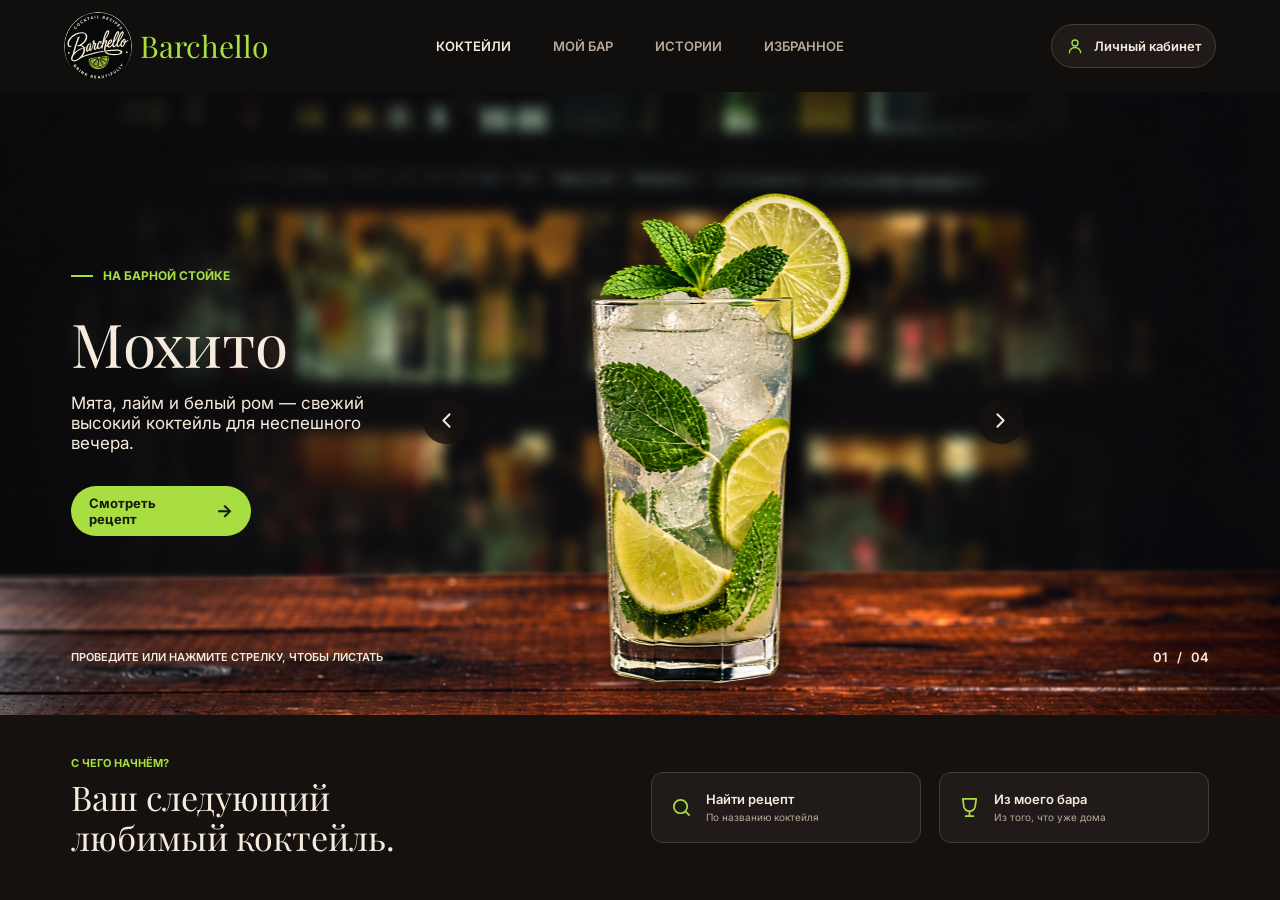
==== index.html @ 11a4427a "Правки Codex + Анимация Правки, анимация Hero" ====
<!doctype html>
<html lang="ru">
  <head>
    <meta charset="UTF-8" />
    <meta name="viewport" content="width=device-width, initial-scale=1" />
    <meta name="theme-color" content="#14110f" />
    <title>Barchello — коктейли у вас дома</title>
    <link rel="preconnect" href="https://fonts.googleapis.com" />
    <link rel="preconnect" href="https://fonts.gstatic.com" crossorigin />
    <link
      href="https://fonts.googleapis.com/css2?family=Inter:wght@400;600;700&family=Playfair+Display:wght@400&display=swap"
      rel="stylesheet"
    />
    <link rel="stylesheet" href="./styles.css?v=20261002-8" />
  </head>
  <body>
    <div class="site-shell">
      <div class="status-bar" aria-hidden="true">
        <span>9:41</span>
        <span class="status-icons">
          <svg viewBox="0 0 18 18"><path d="M2 14.5h2V12H2v2.5Zm4 0h2V9H6v5.5Zm4 0h2V5.5h-2v9Zm4 0h2V2h-2v12.5Z" /></svg>
          <svg viewBox="0 0 22 18"><rect x="1" y="4" width="17" height="10" rx="2" fill="none" stroke="currentColor" stroke-width="1.5"/><path d="M20 7v4" stroke="currentColor" stroke-width="2" stroke-linecap="round"/><rect x="3.5" y="6.5" width="12" height="5" rx="1"/></svg>
        </span>
      </div>

      <header class="site-header">
        <a class="brand" href="#" aria-label="Barchello — на главную">
          <span class="brand-logo"><img src="./assets/barchello-logo.svg" alt="" /></span>
          <span class="brand-name">Barchello</span>
        </a>

        <nav class="desktop-nav" aria-label="Основная навигация">
          <a class="is-active" href="#cocktails">Коктейли</a>
          <a href="#bar">Мой бар</a>
          <a href="#stories">Истории</a>
          <a href="#favorites">Избранное</a>
        </nav>

        <div class="mobile-header-actions">
          <button class="icon-button" type="button" aria-label="Открыть меню">
            <svg viewBox="0 0 24 24"><path d="M4 7h16M4 12h16M4 17h16" /></svg>
          </button>
          <button class="mobile-account" type="button">
            <svg viewBox="0 0 24 24"><circle cx="12" cy="8" r="4"/><path d="M4.5 21c0-4 3.3-7 7.5-7s7.5 3 7.5 7"/></svg>
            <span>Войти</span>
          </button>
        </div>

        <button class="desktop-account" type="button">
          <svg viewBox="0 0 24 24"><circle cx="12" cy="8" r="4"/><path d="M4.5 21c0-4 3.3-7 7.5-7s7.5 3 7.5 7"/></svg>
          <span>Личный кабинет</span>
        </button>
      </header>

      <main>
        <section class="mobile-intro" aria-labelledby="mobile-title">
          <h1 id="mobile-title">Бар, который всегда<br />под рукой.</h1>
          <button class="search-field" type="button">
            <svg viewBox="0 0 24 24"><circle cx="11" cy="11" r="7"/><path d="m20 20-4-4"/></svg>
            <span>Найти коктейль по названию</span>
          </button>
        </section>

        <section class="cocktail-hero" id="cocktails" aria-roledescription="карусель" aria-label="Коктейли на барной стойке">
          <div class="desktop-hero-copy">
            <p class="eyebrow"><span></span>На барной стойке</p>
            <h1 data-cocktail-title>Мохито</h1>
            <p class="desktop-description" data-desktop-description>Мята, лайм и белый ром — свежий высокий коктейль для неспешного вечера.</p>
            <a class="primary-button" href="#recipe">Смотреть рецепт <span aria-hidden="true">→</span></a>
          </div>

          <div class="glass-stage" aria-live="polite">
            <img class="cocktail-glass" src="./assets/cocktail-mojito-cropped.png" alt="Коктейль Мохито" />
          </div>

          <button class="carousel-arrow carousel-arrow--previous" type="button" aria-label="Предыдущий коктейль">
            <svg viewBox="0 0 24 24"><path d="m15 18-6-6 6-6" /></svg>
          </button>
          <button class="carousel-arrow carousel-arrow--next" type="button" aria-label="Следующий коктейль">
            <svg viewBox="0 0 24 24"><path d="m9 18 6-6-6-6" /></svg>
          </button>

          <div class="mobile-counter"><span data-counter>01 / 04</span></div>
          <div class="desktop-carousel-footer">
            <span>Проведите или нажмите стрелку, чтобы листать</span>
            <span data-counter>01&nbsp;&nbsp; / &nbsp;&nbsp;04</span>
          </div>
        </section>

        <section class="mobile-featured" id="recipe">
          <div class="mobile-featured-meta">
            <span>Сейчас на стойке</span>
            <span>Листайте коктейли</span>
          </div>
          <h2 data-cocktail-title>Мохито</h2>
          <p data-mobile-description>Лайм, мята и прохлада в высоком бокале. Свайпните, чтобы увидеть следующий коктейль.</p>
          <a class="primary-button" href="#recipe">Смотреть рецепт <span aria-hidden="true">→</span></a>
        </section>

        <section class="discover" id="bar">
          <div class="discover-heading">
            <p>С чего начнём?</p>
            <h2>Ваш следующий<br />любимый коктейль.</h2>
          </div>
          <div class="discover-actions">
            <a class="discover-card" href="#search">
              <svg viewBox="0 0 24 24"><circle cx="11" cy="11" r="7"/><path d="m20 20-4-4"/></svg>
              <span><strong>Найти рецепт</strong><small>По названию коктейля</small></span>
            </a>
            <a class="discover-card" href="#my-bar">
              <svg viewBox="0 0 24 24"><path d="M5 3h14l-1 7a6 6 0 0 1-12 0L5 3Z"/><path d="M12 16v5M8 21h8"/></svg>
              <span><strong>Из моего бара</strong><small>Из того, что уже дома</small></span>
            </a>
          </div>
        </section>
      </main>

      <nav class="mobile-bottom-nav" aria-label="Мобильная навигация">
        <a class="is-active" href="#cocktails">
          <svg viewBox="0 0 24 24"><path d="M5 3h14l-1 7a6 6 0 0 1-12 0L5 3Z"/><path d="M12 16v5M8 21h8"/></svg>
          <span>Каталог</span>
        </a>
        <a href="#bar">
          <svg viewBox="0 0 24 24"><path d="M7 3h10v18l-5-3-5 3V3Z"/></svg>
          <span>Мой бар</span>
        </a>
        <a href="#favorites">
          <svg viewBox="0 0 24 24"><path d="M20.8 4.6a5.5 5.5 0 0 0-7.8 0L12 5.7l-1.1-1.1a5.5 5.5 0 0 0-7.8 7.8l1.1 1.1L12 21l7.8-7.5 1.1-1.1a5.5 5.5 0 0 0-.1-7.8Z"/></svg>
          <span>Избранное</span>
        </a>
      </nav>
    </div>
    <script src="./app.js?v=20261002-8"></script>
  </body>
</html>
---- styles.css ----
:root {
  color-scheme: dark;
  --bg: #14110f;
  --header: #100f0d;
  --surface: #201b18;
  --nav-surface: #28211d;
  --border: #463b34;
  --text: #f6ebdd;
  --muted: #b7a99b;
  --accent: #a8de42;
  --active: #2b4818;
  --serif: "Playfair Display", Georgia, serif;
  --sans: Inter, system-ui, -apple-system, BlinkMacSystemFont, "Segoe UI", sans-serif;
}

*, *::before, *::after { box-sizing: border-box; }

html { scroll-behavior: smooth; }

body {
  margin: 0;
  min-width: 320px;
  background: var(--bg);
  color: var(--text);
  font-family: var(--sans);
}

button, a { -webkit-tap-highlight-color: transparent; }
button { color: inherit; font: inherit; }
a { color: inherit; text-decoration: none; }

.site-shell {
  width: 100%;
  min-height: 100svh;
  overflow: hidden;
  background: var(--bg);
}

svg {
  display: block;
  fill: none;
  stroke: currentColor;
  stroke-width: 1.8;
  stroke-linecap: round;
  stroke-linejoin: round;
}

.status-bar,
.mobile-intro,
.mobile-featured,
.mobile-bottom-nav,
.mobile-header-actions { display: none; }

.site-header {
  height: 92px;
  padding: 0 5vw;
  display: grid;
  grid-template-columns: 1fr auto 1fr;
  align-items: center;
  background: var(--header);
}

.brand {
  display: inline-flex;
  align-items: center;
  gap: 8px;
  width: fit-content;
}

.brand-logo {
  width: 68px;
  height: 68px;
  display: grid;
  place-items: center;
  overflow: hidden;
  border-radius: 50%;
  background: #07080a;
}

.brand-logo img { width: 100%; height: 100%; object-fit: contain; }

.brand-name {
  color: var(--accent);
  font-family: var(--serif);
  font-size: 30px;
  line-height: 1;
}

.desktop-nav {
  display: flex;
  align-items: center;
  gap: 42px;
}

.desktop-nav a {
  color: var(--muted);
  font-size: 13px;
  font-weight: 600;
  line-height: 15px;
  text-transform: uppercase;
  transition: color .2s ease;
}

.desktop-nav a:hover,
.desktop-nav a:focus-visible,
.desktop-nav a.is-active { color: var(--text); }

.desktop-account {
  justify-self: end;
  height: 44px;
  min-width: 164px;
  padding: 0 14px;
  display: inline-flex;
  align-items: center;
  justify-content: center;
  gap: 10px;
  border: 1px solid var(--border);
  border-radius: 22px;
  background: var(--surface);
  cursor: pointer;
  font-size: 13px;
  font-weight: 600;
}

.desktop-account svg { width: 18px; height: 18px; color: var(--accent); }

.cocktail-hero {
  position: relative;
  height: max(620px, calc(100svh - 277px));
  overflow: hidden;
  background-image: linear-gradient(90deg, rgba(12,9,8,.2), rgba(12,9,8,0) 35%), url("./assets/bar-counter-empty.png");
  background-position: center;
  background-size: 100% 152.42%;
  touch-action: pan-y;
}

.desktop-hero-copy {
  position: absolute;
  z-index: 3;
  left: 5.55%;
  top: calc(50% - 135px);
  width: 340px;
}

.eyebrow {
  margin: 0 0 25px;
  display: flex;
  align-items: center;
  gap: 10px;
  color: var(--accent);
  font-size: 12px;
  font-weight: 700;
  line-height: 14px;
  text-transform: uppercase;
}

.eyebrow span { width: 22px; height: 2px; background: var(--accent); }

.desktop-hero-copy h1 {
  margin: 0 0 16px;
  font-family: var(--serif);
  font-size: clamp(54px, 4.72vw, 68px);
  font-weight: 400;
  line-height: 1.17;
  white-space: nowrap;
}

.desktop-description {
  margin: 0 0 32px;
  font-size: 17px;
  line-height: 1.17;
}

.primary-button {
  width: 180px;
  height: 50px;
  padding: 0 18px;
  display: inline-flex;
  align-items: center;
  justify-content: center;
  gap: 10px;
  border-radius: 25px;
  background: var(--accent);
  color: #151a10;
  font-size: 13px;
  font-weight: 700;
  transition: transform .2s ease, filter .2s ease;
}

.primary-button:hover,
.primary-button:focus-visible { filter: brightness(1.08); transform: translateY(-1px); }

.primary-button span { font-size: 18px; line-height: 1; }

.glass-stage {
  position: absolute;
  z-index: 2;
  left: 56.35%;
  top: 0;
  width: 600px;
  height: 100%;
  transform: translateX(-50%);
  pointer-events: none;
}

.cocktail-glass {
  position: absolute;
  left: 50%;
  bottom: 3%;
  width: auto;
  height: var(--desktop-glass-height, 515px);
  display: block;
  object-fit: contain;
  filter: drop-shadow(12px 14px 10px rgba(0,0,0,.42));
  transform: translateX(-50%);
  transform-origin: center bottom;
  will-change: transform;
}

.cocktail-glass--outgoing { z-index: 2; }
.cocktail-glass.is-entering-left { animation: glass-enter-left 1350ms cubic-bezier(.16,1,.3,1) both; }
.cocktail-glass.is-entering-right { animation: glass-enter-right 1350ms cubic-bezier(.16,1,.3,1) both; }
.cocktail-glass.is-exiting-right { animation: glass-exit-right 1320ms cubic-bezier(.4,0,.2,1) both; }
.cocktail-glass.is-exiting-left { animation: glass-exit-left 1320ms cubic-bezier(.4,0,.2,1) both; }

.desktop-hero-copy.is-copy-leaving,
.mobile-featured.is-copy-leaving { animation: copy-leave 200ms ease-in both; }
.desktop-hero-copy.is-copy-entering,
.mobile-featured.is-copy-entering { animation: copy-enter 1350ms cubic-bezier(.22,1,.36,1) both; }

@keyframes glass-enter-left {
  from { transform: translateX(calc(-50% - 110vw)); }
  to { transform: translateX(-50%); }
}

@keyframes glass-exit-right {
  from { transform: translateX(-50%); }
  to { transform: translateX(calc(-50% + 110vw)); }
}

@keyframes glass-enter-right {
  from { transform: translateX(calc(-50% + 110vw)); }
  to { transform: translateX(-50%); }
}

@keyframes glass-exit-left {
  from { transform: translateX(-50%); }
  to { transform: translateX(calc(-50% - 110vw)); }
}

@keyframes copy-leave {
  from { opacity: 1; transform: translateY(0); }
  to { opacity: 0; transform: translateY(8px); }
}

@keyframes copy-enter {
  from { opacity: 0; transform: translateY(-4px); filter: blur(2px); }
  to { opacity: 1; transform: translateY(0); filter: blur(0); }
}

.carousel-arrow {
  position: absolute;
  z-index: 4;
  top: calc(50% - 6px);
  width: 46px;
  height: 46px;
  padding: 0;
  display: grid;
  place-items: center;
  border: 0;
  border-radius: 50%;
  background: rgba(20,17,15,.8);
  color: var(--text);
  cursor: pointer;
}

.carousel-arrow:hover,
.carousel-arrow:focus-visible { background: rgba(43,72,24,.95); }
.carousel-arrow:disabled { cursor: default; }
.carousel-arrow svg { width: 25px; height: 25px; }
.carousel-arrow--previous { left: 33.05%; }
.carousel-arrow--next { left: 76.39%; }

.desktop-carousel-footer {
  position: absolute;
  z-index: 3;
  left: 5.55%;
  right: 5.55%;
  bottom: 50px;
  display: flex;
  justify-content: space-between;
  align-items: center;
  color: var(--text);
  font-size: 11px;
  font-weight: 600;
  line-height: 15px;
  text-transform: uppercase;
}

.desktop-carousel-footer span:last-child { font-size: 13px; }
.mobile-counter { display: none; }

.discover {
  height: 185px;
  padding: 42px 5.55%;
  display: grid;
  grid-template-columns: 420px 1fr;
  gap: 64px;
  align-items: center;
  background: var(--bg);
}

.discover-heading p {
  margin: 0 0 8px;
  color: var(--accent);
  font-size: 11px;
  font-weight: 700;
  line-height: 13px;
  text-transform: uppercase;
}

.discover-heading h2 {
  margin: 0;
  font-family: var(--serif);
  font-size: 34px;
  font-weight: 400;
  line-height: 1.17;
}

.discover-actions {
  justify-self: end;
  display: grid;
  grid-template-columns: repeat(2, 270px);
  gap: 18px;
}

.discover-card {
  height: 71px;
  padding: 18px;
  display: flex;
  align-items: center;
  gap: 13px;
  border: 1px solid var(--border);
  border-radius: 12px;
  background: var(--surface);
  transition: border-color .2s ease, transform .2s ease;
}

.discover-card:hover,
.discover-card:focus-visible { border-color: var(--accent); transform: translateY(-1px); }
.discover-card svg { width: 23px; height: 23px; color: var(--accent); flex: 0 0 auto; }
.discover-card span { display: flex; flex-direction: column; gap: 4px; }
.discover-card strong { font-size: 13px; font-weight: 600; line-height: 15px; }
.discover-card small { color: var(--muted); font-size: 10px; line-height: 12px; }

@media (max-width: 900px) {
  .desktop-nav { gap: 22px; }
  .discover { grid-template-columns: 340px 1fr; gap: 28px; }
  .discover-actions { grid-template-columns: repeat(2, minmax(210px, 1fr)); }
}

@media (max-width: 767px) {
  .site-shell { width: 100%; max-width: 430px; margin: 0 auto; }
  .status-bar {
    height: 62px;
    padding: 0 22px;
    display: flex;
    align-items: center;
    justify-content: space-between;
    font-size: 14px;
    font-weight: 600;
  }
  .status-icons { display: flex; align-items: center; gap: 5px; color: var(--text); }
  .status-icons svg { width: 16px; height: 16px; fill: currentColor; stroke: none; }
  .status-icons svg:last-child { width: 19px; height: 19px; fill: currentColor; }

  .site-header {
    height: 66px;
    margin: 0 20px;
    padding: 8px 0 0;
    display: flex;
    align-items: flex-start;
    justify-content: space-between;
    background: transparent;
  }
  .brand { gap: 8px; }
  .brand-logo { width: 58px; height: 58px; background: transparent; }
  .brand-name { margin-top: 18px; font-size: 20px; }
  .desktop-nav, .desktop-account { display: none; }
  .mobile-header-actions { display: flex; align-items: center; gap: 8px; margin-top: 9px; }
  .icon-button, .mobile-account {
    height: 40px;
    display: inline-flex;
    align-items: center;
    justify-content: center;
    border: 1px solid var(--border);
    border-radius: 20px;
    background: var(--surface);
    cursor: pointer;
  }
  .icon-button { width: 40px; padding: 0; }
  .icon-button svg { width: 20px; height: 20px; }
  .mobile-account { width: 98px; gap: 7px; padding: 0; font-size: 12px; font-weight: 600; }
  .mobile-account svg { width: 17px; height: 17px; color: var(--accent); }

  .mobile-intro { display: block; margin: 16px 20px 0; }
  .mobile-intro h1 {
    margin: 0 0 16px;
    font-family: var(--serif);
    font-size: clamp(30px, 8.72vw, 34px);
    font-weight: 400;
    line-height: 1.18;
  }
  .search-field {
    width: 100%; height: 52px; padding: 0 16px;
    display: flex; align-items: center; gap: 12px;
    border: 1px solid var(--border); border-radius: 12px;
    background: var(--surface); color: var(--muted); cursor: pointer;
    font-size: 14px; text-align: left;
  }
  .search-field svg { width: 19px; height: 19px; color: var(--accent); flex: 0 0 auto; }

  .cocktail-hero {
    height: max(310px, calc(100svh - 566px));
    margin: 16px 20px 0;
    border-radius: 12px;
    background-image: url("./assets/bar-counter-empty.png");
    background-position: center;
    background-size: cover;
  }
  .desktop-hero-copy, .desktop-carousel-footer { display: none; }
  .glass-stage {
    left: 0; top: 0; width: 100%; height: 100%; transform: none;
  }
  .cocktail-glass { height: var(--mobile-glass-height, 278px); }
  .carousel-arrow { top: calc(50% - 17px); width: 34px; height: 34px; }
  .carousel-arrow svg { width: 20px; height: 20px; }
  .carousel-arrow--previous { left: 12px; }
  .carousel-arrow--next { left: auto; right: 12px; }
  .mobile-counter {
    position: absolute; z-index: 4; right: 35px; bottom: 14px;
    min-width: 51px; height: 22px; padding: 5px 9px;
    display: block; border-radius: 12px; background: rgba(20,17,15,.8);
    font-size: 10px; font-weight: 600; line-height: 12px;
  }

  .mobile-featured { display: block; margin: 16px 20px 0; min-height: 150px; }
  .mobile-featured-meta { display: flex; justify-content: space-between; margin-bottom: 6px; }
  .mobile-featured-meta span { color: var(--accent); font-size: 10px; font-weight: 700; line-height: 12px; text-transform: uppercase; }
  .mobile-featured-meta span:last-child { color: var(--muted); font-weight: 600; }
  .mobile-featured h2 { margin: 0 0 6px; font-family: var(--serif); font-size: 32px; font-weight: 400; line-height: 38px; }
  .mobile-featured p { margin: 0 0 12px; color: var(--muted); font-size: 14px; line-height: 1.18; }
  .mobile-featured .primary-button { height: 42px; border-radius: 21px; font-size: 12px; }

  .discover { display: none; }
  .mobile-bottom-nav {
    position: relative; z-index: 10;
    height: 92px; padding: 12px 16px 18px;
    display: grid; grid-template-columns: repeat(3, 1fr); gap: 4px;
    background: var(--bg);
  }
  .mobile-bottom-nav::before {
    content: ""; position: absolute; inset: 12px 16px 18px;
    border-radius: 31px; background: rgba(40,33,29,.94); z-index: -1;
  }
  .mobile-bottom-nav a {
    height: 50px; padding-top: 8px;
    display: flex; flex-direction: column; align-items: center; gap: 2px;
    border-radius: 26px; color: var(--muted); font-size: 10px; font-weight: 600; line-height: 12px;
  }
  .mobile-bottom-nav a.is-active { background: var(--active); color: var(--accent); }
  .mobile-bottom-nav svg { width: 19px; height: 19px; }
}

@media (prefers-reduced-motion: reduce) {
  html { scroll-behavior: auto; }
  *, *::before, *::after { transition-duration: .01ms !important; }
  .cocktail-glass,
  .desktop-hero-copy,
  .mobile-featured { animation-duration: .01ms !important; }
}
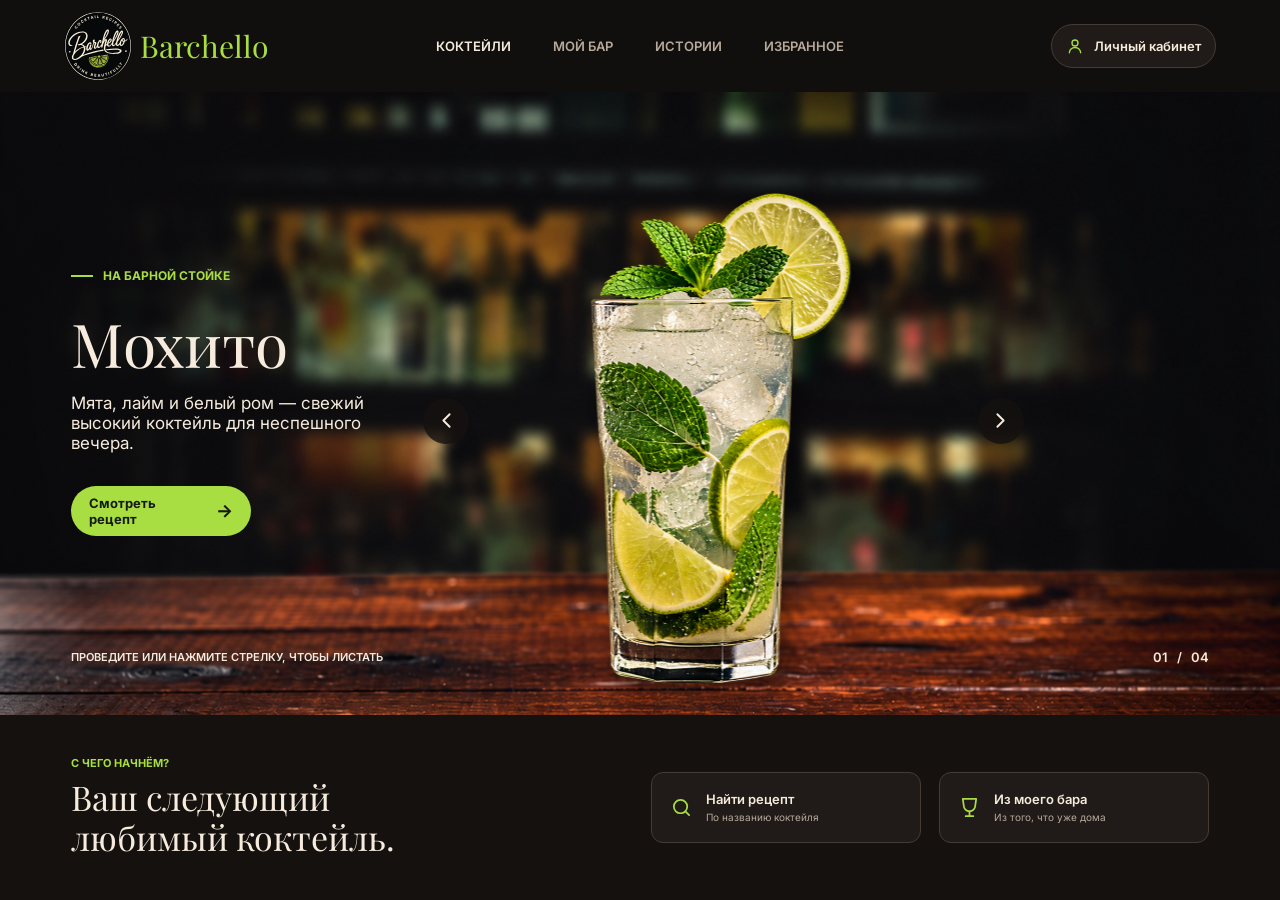
==== commit cf87cbf5: "New pages Новые страницы + Корректировки" ====
--- a/index.html
+++ b/index.html
@@ -11,7 +11,7 @@
       href="https://fonts.googleapis.com/css2?family=Inter:wght@400;600;700&family=Playfair+Display:wght@400&display=swap"
       rel="stylesheet"
     />
-    <link rel="stylesheet" href="./styles.css?v=20261002-8" />
+    <link rel="stylesheet" href="./styles.css?v=20261005-4" />
   </head>
   <body>
     <div class="site-shell">
@@ -31,22 +31,22 @@
 
         <nav class="desktop-nav" aria-label="Основная навигация">
           <a class="is-active" href="#cocktails">Коктейли</a>
-          <a href="#bar">Мой бар</a>
-          <a href="#stories">Истории</a>
-          <a href="#favorites">Избранное</a>
+          <a href="./pages.html#/d-pantry" data-page-route="pantry">Мой бар</a>
+          <a href="./pages.html#/d-stories?drink=margarita" data-page-route="stories">Истории</a>
+          <a href="./pages.html#/d-empty" data-page-route="favorites">Избранное</a>
         </nav>
 
         <div class="mobile-header-actions">
-          <button class="icon-button" type="button" aria-label="Открыть меню">
+          <button class="icon-button" type="button" aria-label="Открыть каталог коктейлей" data-page-route="search">
             <svg viewBox="0 0 24 24"><path d="M4 7h16M4 12h16M4 17h16" /></svg>
           </button>
-          <button class="mobile-account" type="button">
+          <button class="mobile-account" type="button" data-page-route="account">
             <svg viewBox="0 0 24 24"><circle cx="12" cy="8" r="4"/><path d="M4.5 21c0-4 3.3-7 7.5-7s7.5 3 7.5 7"/></svg>
             <span>Войти</span>
           </button>
         </div>
 
-        <button class="desktop-account" type="button">
+        <button class="desktop-account" type="button" data-page-route="account">
           <svg viewBox="0 0 24 24"><circle cx="12" cy="8" r="4"/><path d="M4.5 21c0-4 3.3-7 7.5-7s7.5 3 7.5 7"/></svg>
           <span>Личный кабинет</span>
         </button>
@@ -55,7 +55,7 @@
       <main>
         <section class="mobile-intro" aria-labelledby="mobile-title">
           <h1 id="mobile-title">Бар, который всегда<br />под рукой.</h1>
-          <button class="search-field" type="button">
+          <button class="search-field" type="button" data-page-route="search">
             <svg viewBox="0 0 24 24"><circle cx="11" cy="11" r="7"/><path d="m20 20-4-4"/></svg>
             <span>Найти коктейль по названию</span>
           </button>
@@ -66,7 +66,7 @@
             <p class="eyebrow"><span></span>На барной стойке</p>
             <h1 data-cocktail-title>Мохито</h1>
             <p class="desktop-description" data-desktop-description>Мята, лайм и белый ром — свежий высокий коктейль для неспешного вечера.</p>
-            <a class="primary-button" href="#recipe">Смотреть рецепт <span aria-hidden="true">→</span></a>
+            <a class="primary-button" href="./pages.html#/d-recipe?drink=mojito" data-page-route="recipe">Смотреть рецепт <span aria-hidden="true">→</span></a>
           </div>
 
           <div class="glass-stage" aria-live="polite">
@@ -94,7 +94,7 @@
           </div>
           <h2 data-cocktail-title>Мохито</h2>
           <p data-mobile-description>Лайм, мята и прохлада в высоком бокале. Свайпните, чтобы увидеть следующий коктейль.</p>
-          <a class="primary-button" href="#recipe">Смотреть рецепт <span aria-hidden="true">→</span></a>
+          <a class="primary-button" href="./pages.html#/m-recipe?drink=mojito" data-page-route="recipe">Смотреть рецепт <span aria-hidden="true">→</span></a>
         </section>
 
         <section class="discover" id="bar">
@@ -103,11 +103,11 @@
             <h2>Ваш следующий<br />любимый коктейль.</h2>
           </div>
           <div class="discover-actions">
-            <a class="discover-card" href="#search">
+            <a class="discover-card" href="./pages.html#/d-search" data-page-route="search">
               <svg viewBox="0 0 24 24"><circle cx="11" cy="11" r="7"/><path d="m20 20-4-4"/></svg>
               <span><strong>Найти рецепт</strong><small>По названию коктейля</small></span>
             </a>
-            <a class="discover-card" href="#my-bar">
+            <a class="discover-card" href="./pages.html#/d-pantry" data-page-route="pantry">
               <svg viewBox="0 0 24 24"><path d="M5 3h14l-1 7a6 6 0 0 1-12 0L5 3Z"/><path d="M12 16v5M8 21h8"/></svg>
               <span><strong>Из моего бара</strong><small>Из того, что уже дома</small></span>
             </a>
@@ -120,16 +120,16 @@
           <svg viewBox="0 0 24 24"><path d="M5 3h14l-1 7a6 6 0 0 1-12 0L5 3Z"/><path d="M12 16v5M8 21h8"/></svg>
           <span>Каталог</span>
         </a>
-        <a href="#bar">
+        <a href="./pages.html#/m-pantry" data-page-route="pantry">
           <svg viewBox="0 0 24 24"><path d="M7 3h10v18l-5-3-5 3V3Z"/></svg>
           <span>Мой бар</span>
         </a>
-        <a href="#favorites">
+        <a href="./pages.html#/m-empty" data-page-route="favorites">
           <svg viewBox="0 0 24 24"><path d="M20.8 4.6a5.5 5.5 0 0 0-7.8 0L12 5.7l-1.1-1.1a5.5 5.5 0 0 0-7.8 7.8l1.1 1.1L12 21l7.8-7.5 1.1-1.1a5.5 5.5 0 0 0-.1-7.8Z"/></svg>
           <span>Избранное</span>
         </a>
       </nav>
     </div>
-    <script src="./app.js?v=20261002-8"></script>
+    <script src="./app.js?v=20261005-1"></script>
   </body>
 </html>
--- a/styles.css
+++ b/styles.css
@@ -77,7 +77,7 @@
   background: #07080a;
 }
 
-.brand-logo img { width: 100%; height: 100%; object-fit: contain; }
+.brand-logo img { display: block; width: 68px; height: 68px; object-fit: fill; }
 
 .brand-name {
   color: var(--accent);
@@ -384,8 +384,9 @@
     background: transparent;
   }
   .brand { gap: 8px; }
-  .brand-logo { width: 58px; height: 58px; background: transparent; }
-  .brand-name { margin-top: 18px; font-size: 20px; }
+  .brand-logo { width: 58px; height: 58px; flex: 0 0 58px; background: transparent; }
+  .brand-logo img { display: block; width: 58px; height: 58px; object-fit: fill; }
+  .brand-name { margin-top: 0; font-size: 20px; }
   .desktop-nav, .desktop-account { display: none; }
   .mobile-header-actions { display: flex; align-items: center; gap: 8px; margin-top: 9px; }
   .icon-button, .mobile-account {
